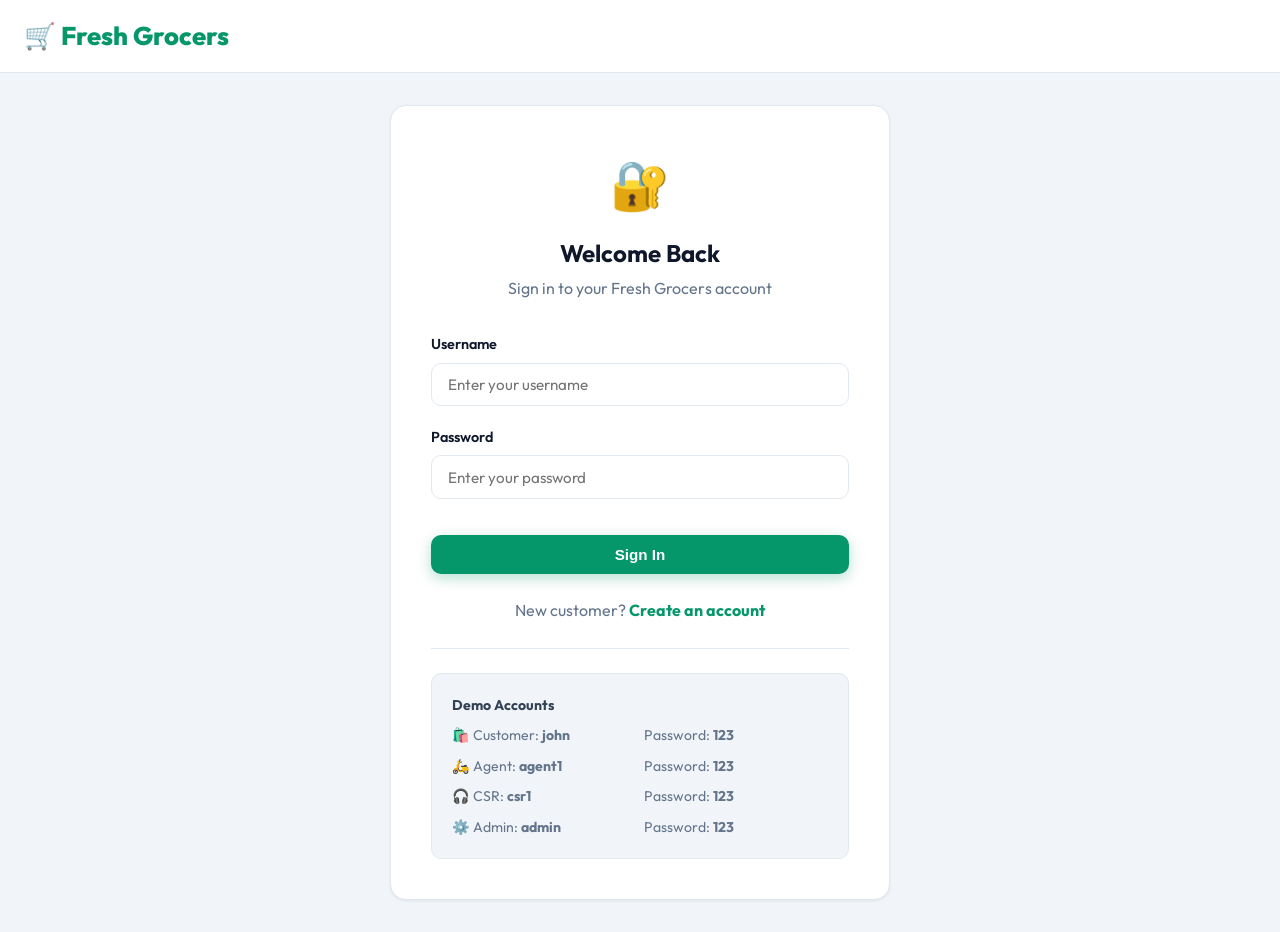
==== login.html @ 45d50758 "Add files via upload" ====
<!DOCTYPE html>
<html lang="en">

<head>
  <meta charset="UTF-8">
  <meta name="viewport" content="width=device-width,initial-scale=1.0">
  <title>Login - Fresh Grocers</title>
  <link rel="stylesheet" href="styles.css">
</head>

<body>
  <nav class="navbar">
    <div class="container">
      <a href="index.html" class="navbar-brand">🛒 Fresh Grocers</a>
    </div>
  </nav>

  <div class="auth-wrapper">
    <div class="card auth-card">
      <div class="card-body">
        <div class="text-center mb-4">
          <div style="font-size:3rem;margin-bottom:1rem;">🔐</div>
          <h2>Welcome Back</h2>
          <p class="text-muted mt-1">Sign in to your Fresh Grocers account</p>
        </div>

        <form id="login-form">
          <div class="form-group">
            <label class="form-label">Username</label>
            <input id="username" type="text" class="form-control" placeholder="Enter your username" required>
          </div>
          <div class="form-group">
            <label class="form-label">Password</label>
            <input id="password" type="password" class="form-control" placeholder="Enter your password" required>
          </div>
          <button type="submit" class="btn btn-primary w-full mt-2">Sign In</button>
        </form>

        <div class="text-center mt-3">
          <p class="text-muted">New customer? <a href="register.html" class="text-primary font-bold">Create an
              account</a></p>
        </div>

        <hr class="divider">
        <div
          style="background:var(--bg-main);padding:1.25rem;border-radius:var(--radius-md);font-size:0.88rem;border:1px solid var(--border-light);">
          <div class="font-bold mb-1">Demo Accounts</div>
          <div style="display:grid;grid-template-columns:1fr 1fr;gap:0.5rem;color:var(--text-muted);">
            <span>🛍️ Customer: <strong>john</strong></span><span>Password: <strong>123</strong></span>
            <span>🛵 Agent: <strong>agent1</strong></span><span>Password: <strong>123</strong></span>
            <span>🎧 CSR: <strong>csr1</strong></span><span>Password: <strong>123</strong></span>
            <span>⚙️ Admin: <strong>admin</strong></span><span>Password: <strong>123</strong></span>
          </div>
        </div>
      </div>
    </div>
  </div>

  <script src="app.js"></script>
  <script>
    const u = getCurrentUser(); if (u) redirectByRole(u.role);
    document.getElementById('login-form').addEventListener('submit', e => {
      e.preventDefault();
      login(document.getElementById('username').value, document.getElementById('password').value);
    });
  </script>
</body>

</html>
---- styles.css ----
@import url('https://fonts.googleapis.com/css2?family=Outfit:wght@300;400;500;600;700;800&display=swap');

:root {
  --primary: #059669;
  --primary-hover: #047857;
  --primary-light: #d1fae5;
  --primary-dark: #064e3b;
  --secondary: #f59e0b;
  --bg-main: #f1f5f9;
  --bg-card: #ffffff;
  --text-dark: #0f172a;
  --text-body: #334155;
  --text-muted: #64748b;
  --border-light: #e2e8f0;
  --danger: #ef4444;
  --success: #10b981;
  --info: #3b82f6;
  --warning: #f59e0b;
  --shadow-sm: 0 1px 3px rgba(0,0,0,0.08);
  --shadow-md: 0 4px 12px rgba(0,0,0,0.1);
  --shadow-lg: 0 10px 30px rgba(0,0,0,0.12);
  --radius-sm: 6px;
  --radius-md: 10px;
  --radius-lg: 16px;
  --radius-full: 9999px;
  --transition: all 0.25s cubic-bezier(0.4,0,0.2,1);
}

*,*::before,*::after { box-sizing: border-box; margin: 0; padding: 0; }
body { font-family: 'Outfit', sans-serif; background: var(--bg-main); color: var(--text-body); min-height: 100vh; display: flex; flex-direction: column; line-height: 1.6; }
h1,h2,h3,h4 { color: var(--text-dark); font-weight: 700; line-height: 1.2; }
a { text-decoration: none; color: inherit; transition: var(--transition); }
img { display: block; max-width: 100%; }

/* ===== LAYOUT ===== */
.container { width: 100%; max-width: 1300px; margin: 0 auto; padding: 0 24px; }
.flex { display: flex; }
.flex-col { flex-direction: column; }
.items-center { align-items: center; }
.items-start { align-items: flex-start; }
.justify-between { justify-content: space-between; }
.justify-center { justify-content: center; }
.justify-end { justify-content: flex-end; }
.gap-1 { gap: 0.5rem; } .gap-2 { gap: 1rem; } .gap-3 { gap: 1.5rem; } .gap-4 { gap: 2rem; }
.grid { display: grid; }
.w-full { width: 100%; }
.text-center { text-align: center; }
.text-right { text-align: right; }
.text-primary { color: var(--primary); }
.text-muted { color: var(--text-muted); }
.text-danger { color: var(--danger); }
.text-success { color: var(--success); }
.font-bold { font-weight: 700; }
.mt-1 { margin-top:.5rem; } .mt-2 { margin-top:1rem; } .mt-3 { margin-top:1.5rem; } .mt-4 { margin-top:2rem; }
.mb-1 { margin-bottom:.5rem; } .mb-2 { margin-bottom:1rem; } .mb-3 { margin-bottom:1.5rem; } .mb-4 { margin-bottom:2rem; }
.py-4 { padding: 2rem 0; }
.p-3 { padding: 1.5rem; }
.hidden { display: none !important; }

/* ===== NAVBAR ===== */
.navbar { background: rgba(255,255,255,0.95); backdrop-filter: blur(12px); border-bottom: 1px solid var(--border-light); position: sticky; top: 0; z-index: 100; }
.navbar .container { display: flex; align-items: center; justify-content: space-between; height: 72px; gap: 1rem; }
.navbar-brand { font-size: 1.6rem; font-weight: 800; color: var(--primary); display: flex; align-items: center; gap: 0.5rem; white-space: nowrap; }
.navbar-nav { display: flex; align-items: center; gap: 1.5rem; }
.nav-link { font-weight: 500; color: var(--text-body); position: relative; white-space: nowrap; }
.nav-link:hover, .nav-link.active { color: var(--primary); }
.nav-link::after { content:''; position:absolute; bottom:-4px; left:0; width:0; height:2px; background:var(--primary); transition:var(--transition); }
.nav-link:hover::after, .nav-link.active::after { width:100%; }

/* ===== NOTIFICATION BELL ===== */
.notif-wrapper { position: relative; }
#notif-btn { background: none; border: 1px solid var(--border-light); border-radius: var(--radius-full); width: 40px; height: 40px; cursor: pointer; font-size: 1.2rem; display: flex; align-items: center; justify-content: center; position: relative; transition: var(--transition); }
#notif-btn:hover { background: var(--primary-light); border-color: var(--primary); }
#notif-badge { position: absolute; top: -6px; right: -6px; background: var(--danger); color: white; border-radius: 50%; width: 18px; height: 18px; display: none; align-items: center; justify-content: center; font-size: 0.7rem; font-weight: 800; border: 2px solid white; }
#notif-panel { display: none; position: absolute; right: 0; top: calc(100% + 12px); width: 360px; background: var(--bg-card); border-radius: var(--radius-lg); box-shadow: var(--shadow-lg); border: 1px solid var(--border-light); z-index: 500; overflow: hidden; }
.notif-panel-header { padding: 1rem 1.25rem; border-bottom: 1px solid var(--border-light); display: flex; align-items: center; justify-content: space-between; }
#notif-list { max-height: 380px; overflow-y: auto; padding: 0.5rem; }

/* ===== BUTTONS ===== */
.btn { display: inline-flex; align-items: center; justify-content: center; gap: 0.4rem; padding: 0.7rem 1.4rem; border-radius: var(--radius-md); font-weight: 600; font-size: 0.95rem; cursor: pointer; border: none; transition: var(--transition); white-space: nowrap; }
.btn:disabled { opacity: 0.55; cursor: not-allowed; }
.btn-primary { background: var(--primary); color: white; box-shadow: 0 4px 14px rgba(5,150,105,0.3); }
.btn-primary:hover:not(:disabled) { background: var(--primary-hover); transform: translateY(-2px); box-shadow: 0 6px 20px rgba(5,150,105,0.4); }
.btn-outline { background: transparent; color: var(--primary); border: 2px solid var(--primary); }
.btn-outline:hover:not(:disabled) { background: var(--primary-light); transform: translateY(-1px); }
.btn-danger { background: var(--danger); color: white; }
.btn-danger:hover:not(:disabled) { background: #dc2626; transform: translateY(-1px); }
.btn-warning { background: var(--warning); color: white; }
.btn-warning:hover:not(:disabled) { background: #d97706; }
.btn-info { background: var(--info); color: white; }
.btn-sm { padding: 0.4rem 0.85rem; font-size: 0.85rem; border-radius: var(--radius-sm); }
.btn-icon { width: 38px; height: 38px; padding: 0; border-radius: var(--radius-full); background: none; border: 1px solid var(--border-light); cursor: pointer; display: inline-flex; align-items: center; justify-content: center; font-size: 1rem; transition: var(--transition); }
.btn-icon:hover { background: var(--primary-light); border-color: var(--primary); }

/* ===== FORMS ===== */
.form-group { margin-bottom: 1.25rem; }
.form-label { display: block; margin-bottom: 0.4rem; font-weight: 600; color: var(--text-dark); font-size: 0.9rem; }
.form-control { width: 100%; padding: 0.7rem 1rem; border: 1.5px solid var(--border-light); border-radius: var(--radius-md); font-size: 0.95rem; background: var(--bg-card); color: var(--text-dark); font-family: 'Outfit', sans-serif; transition: var(--transition); }
.form-control:focus { outline: none; border-color: var(--primary); box-shadow: 0 0 0 3px var(--primary-light); }
textarea.form-control { resize: vertical; min-height: 90px; }
select.form-control { appearance: auto; }
.form-row { display: grid; grid-template-columns: 1fr 1fr; gap: 1rem; }
.form-hint { font-size: 0.8rem; color: var(--text-muted); margin-top: 0.25rem; }

/* ===== CARDS ===== */
.card { background: var(--bg-card); border-radius: var(--radius-lg); box-shadow: var(--shadow-sm); border: 1px solid var(--border-light); overflow: hidden; transition: var(--transition); }
.card:hover { box-shadow: var(--shadow-md); }
.card-body { padding: 1.5rem; }
.card-header { padding: 1.25rem 1.5rem; border-bottom: 1px solid var(--border-light); font-weight: 700; font-size: 1.1rem; display: flex; align-items: center; justify-content: space-between; }

/* ===== HERO ===== */
.hero { background: linear-gradient(135deg,#ecfdf5 0%,#d1fae5 60%,#a7f3d0 100%); padding: 5rem 0; }
.hero h1 { font-size: 3rem; font-weight: 800; margin-bottom: 1.25rem; letter-spacing: -0.5px; }
.hero h1 span { color: var(--primary); }
.hero p { font-size: 1.15rem; color: var(--text-body); max-width: 600px; margin: 0 auto 2.5rem; }

/* ===== BADGES ===== */
.badge { display: inline-flex; align-items: center; padding: 0.3rem 0.8rem; border-radius: var(--radius-full); font-size: 0.8rem; font-weight: 700; gap: 0.3rem; }
.badge-pending { background:#fef3c7;color:#92400e;border:1px solid #fde68a; }
.badge-assigned { background:#e0e7ff;color:#3730a3;border:1px solid #c7d2fe; }
.badge-ontheway { background:#dbeafe;color:#1e40af;border:1px solid #bfdbfe; }
.badge-delivered { background:#d1fae5;color:#065f46;border:1px solid #6ee7b7; }
.badge-online { background:#d1fae5;color:#065f46; }
.badge-offline { background:#f1f5f9;color:#64748b; }
.badge-csr { background:#e0e7ff;color:#3730a3; }
.badge-admin { background:#fef3c7;color:#92400e; }
.badge-agent { background:#dbeafe;color:#1e40af; }

/* ===== PRODUCT GRID ===== */
.product-grid { display: grid; grid-template-columns: repeat(auto-fill, minmax(260px,1fr)); gap: 1.5rem; }
.product-card { display: flex; flex-direction: column; }
.product-img-wrap { position: relative; width: 100%; aspect-ratio: 4/3; overflow: hidden; background: #f8fafc; cursor: pointer; }
.product-img { width: 100%; height: 100%; object-fit: cover; transition: transform 0.4s ease; }
.product-card:hover .product-img { transform: scale(1.05); }
.product-cat-badge { position: absolute; top: 10px; left: 10px; background: var(--primary); color: white; font-size: 0.75rem; font-weight: 700; padding: 3px 10px; border-radius: var(--radius-full); }
.product-info { padding: 1.25rem; flex: 1; display: flex; flex-direction: column; }
.product-name { font-size: 1.05rem; font-weight: 700; margin-bottom: 0.5rem; color: var(--text-dark); cursor: pointer; }
.product-name:hover { color: var(--primary); }
.product-desc { font-size: 0.85rem; color: var(--text-muted); margin-bottom: 1rem; flex: 1; display: -webkit-box; -webkit-line-clamp: 2; -webkit-box-orient: vertical; overflow: hidden; }
.product-footer { display: flex; align-items: center; justify-content: space-between; margin-top: auto; }
.product-price { font-size: 1.35rem; font-weight: 800; color: var(--primary); }
.product-stock { font-size: 0.8rem; color: var(--text-muted); margin-top: 3px; }

/* ===== AUTH ===== */
.auth-wrapper { min-height: calc(100vh - 72px); display: flex; align-items: center; justify-content: center; padding: 2rem; }
.auth-card { width: 100%; max-width: 500px; }
.auth-card .card-body { padding: 2.5rem; }

/* ===== DASHBOARD ===== */
.dashboard-layout { display: flex; gap: 1.5rem; padding: 2rem 0; min-height: calc(100vh - 72px); }
.sidebar { width: 240px; flex-shrink: 0; }
.sidebar-inner { background: var(--bg-card); border-radius: var(--radius-lg); box-shadow: var(--shadow-sm); border: 1px solid var(--border-light); overflow: hidden; position: sticky; top: 88px; }
.sidebar-user { padding: 1.5rem; text-align: center; border-bottom: 1px solid var(--border-light); background: linear-gradient(135deg,#ecfdf5,#d1fae5); }
.sidebar-avatar { width: 64px; height: 64px; border-radius: 50%; background: var(--primary); color: white; display: flex; align-items: center; justify-content: center; font-size: 1.75rem; font-weight: 800; margin: 0 auto 0.75rem; }
.sidebar-menu { padding: 0.75rem; }
.sidebar-link { display: flex; align-items: center; gap: 0.75rem; padding: 0.75rem 1rem; border-radius: var(--radius-md); color: var(--text-body); font-weight: 500; font-size: 0.95rem; transition: var(--transition); margin-bottom: 2px; }
.sidebar-link:hover { background: var(--bg-main); color: var(--primary); }
.sidebar-link.active { background: var(--primary-light); color: var(--primary-hover); font-weight: 600; }
.dashboard-content { flex: 1; min-width: 0; }

/* ===== STAT CARDS ===== */
.stats-grid { display: grid; grid-template-columns: repeat(auto-fit,minmax(200px,1fr)); gap: 1rem; margin-bottom: 2rem; }
.stat-card { padding: 1.5rem; border-radius: var(--radius-lg); background: var(--bg-card); border: 1px solid var(--border-light); box-shadow: var(--shadow-sm); display: flex; align-items: center; gap: 1rem; }
.stat-icon { width: 56px; height: 56px; border-radius: var(--radius-md); display: flex; align-items: center; justify-content: center; font-size: 1.75rem; flex-shrink: 0; }
.stat-label { font-size: 0.82rem; font-weight: 600; text-transform: uppercase; letter-spacing: 0.05em; color: var(--text-muted); }
.stat-value { font-size: 2rem; font-weight: 800; color: var(--text-dark); }

/* ===== TABLES ===== */
.table-wrap { background: var(--bg-card); border-radius: var(--radius-lg); border: 1px solid var(--border-light); box-shadow: var(--shadow-sm); overflow-x: auto; }
table { width: 100%; border-collapse: collapse; }
th { padding: 1rem 1.25rem; background: #f8fafc; color: var(--text-muted); font-size: 0.8rem; font-weight: 700; text-transform: uppercase; letter-spacing: 0.05em; border-bottom: 1px solid var(--border-light); text-align: left; }
td { padding: 1rem 1.25rem; border-bottom: 1px solid var(--border-light); font-size: 0.95rem; vertical-align: middle; }
tbody tr:last-child td { border-bottom: none; }
tbody tr:hover { background: #f8fafc; }

/* ===== CART ===== */
.cart-item { display: flex; align-items: center; gap: 1rem; padding: 1rem 0; border-bottom: 1px solid var(--border-light); }
.cart-item:last-child { border-bottom: none; }
.cart-item-img { width: 72px; height: 72px; object-fit: cover; border-radius: var(--radius-sm); flex-shrink: 0; }

/* ===== MODAL ===== */
.modal-overlay { display: none; position: fixed; inset: 0; background: rgba(0,0,0,0.55); z-index: 1000; align-items: center; justify-content: center; padding: 1rem; }
.modal-overlay.open { display: flex; }
.modal-box { background: var(--bg-card); border-radius: var(--radius-lg); box-shadow: var(--shadow-lg); width: 100%; max-width: 560px; max-height: 90vh; overflow-y: auto; animation: modalIn 0.25s ease; }
.modal-header { padding: 1.25rem 1.5rem; border-bottom: 1px solid var(--border-light); display: flex; align-items: center; justify-content: space-between; font-size: 1.1rem; font-weight: 700; }
.modal-body { padding: 1.5rem; }
.modal-footer { padding: 1rem 1.5rem; border-top: 1px solid var(--border-light); display: flex; gap: 1rem; justify-content: flex-end; }
.modal-close { background: none; border: none; font-size: 1.4rem; cursor: pointer; color: var(--text-muted); line-height: 1; }
@keyframes modalIn { from { opacity: 0; transform: scale(0.95) translateY(-10px); } to { opacity: 1; transform: none; } }

/* ===== TABS ===== */
.tabs { display: flex; gap: 0; border-bottom: 2px solid var(--border-light); margin-bottom: 2rem; overflow-x: auto; }
.tab-btn { padding: 0.85rem 1.5rem; background: none; border: none; font-size: 0.95rem; font-weight: 600; color: var(--text-muted); cursor: pointer; white-space: nowrap; border-bottom: 3px solid transparent; margin-bottom: -2px; transition: var(--transition); font-family: 'Outfit', sans-serif; }
.tab-btn:hover { color: var(--primary); }
.tab-btn.active { color: var(--primary); border-bottom-color: var(--primary); }
.tab-panel { display: none; } .tab-panel.active { display: block; }

/* ===== TIMELINE (Order Tracking) ===== */
.timeline { padding-left: 2rem; position: relative; margin: 1.5rem 0; }
.timeline::before { content:''; position:absolute; left:0.5rem; top:0; bottom:0; width:2px; background:var(--border-light); }
.tl-item { position: relative; margin-bottom: 1.75rem; }
.tl-item::before { content:''; position:absolute; left:-1.65rem; top:3px; width:14px; height:14px; border-radius:50%; background:var(--bg-card); border:2.5px solid var(--border-light); z-index:1; }
.tl-item.done::before { background:var(--success); border-color:var(--success); }
.tl-item.active::before { background:var(--primary); border-color:var(--primary); box-shadow:0 0 0 4px var(--primary-light); }
.tl-title { font-weight: 700; color: var(--text-dark); }
.tl-desc { font-size: 0.87rem; color: var(--text-muted); margin-top: 2px; }

/* ===== RATING STARS ===== */
.stars-row { display: flex; flex-direction: row-reverse; justify-content: center; gap: 8px; font-size: 2.5rem; }
.stars-row input { display: none; }
.stars-row label { color: var(--border-light); cursor: pointer; transition: color 0.15s; }
.stars-row label:hover, .stars-row label:hover ~ label, .stars-row input:checked ~ label { color: var(--secondary); }

/* ===== AGENT CARD ===== */
.agent-card { display: flex; align-items: center; gap: 1rem; padding: 1.25rem; border: 1.5px solid var(--border-light); border-radius: var(--radius-md); background: var(--bg-card); transition: var(--transition); margin-bottom: 0.75rem; cursor: default; }
.agent-card:hover { border-color: var(--primary); box-shadow: 0 0 0 3px var(--primary-light); }
.agent-avatar { width: 52px; height: 52px; border-radius: 50%; background: var(--primary-light); color: var(--primary); display: flex; align-items: center; justify-content: center; font-size: 1.4rem; font-weight: 800; flex-shrink: 0; }

/* ===== MAP ===== */
#map { height: 300px; border-radius: var(--radius-md); overflow: hidden; border: 1px solid var(--border-light); }

/* ===== TOASTS ===== */
.notification-container { position: fixed; bottom: 24px; right: 24px; display: flex; flex-direction: column; gap: 10px; z-index: 9999; }
.notification { background: var(--bg-card); color: var(--text-dark); padding: 0.9rem 1.5rem; border-radius: var(--radius-md); box-shadow: var(--shadow-lg); display: flex; align-items: center; gap: 0.75rem; border-left: 4px solid var(--primary); min-width: 300px; max-width: 420px; transform: translateX(120%); transition: transform 0.35s cubic-bezier(0.175,0.885,0.32,1.275); font-weight: 500; font-size: 0.93rem; }
.notification.show { transform: translateX(0); }
.notification.info { border-left-color: var(--info); }
.notification.success { border-left-color: var(--success); }
.notification.error { border-left-color: var(--danger); }
.notification.warning { border-left-color: var(--warning); }

/* ===== MISC ===== */
.page-header { margin-bottom: 2rem; }
.page-header h2 { font-size: 1.75rem; margin-bottom: 0.25rem; }
.search-bar { display: flex; gap: 0.75rem; align-items: center; }
.info-chip { display: inline-flex; align-items: center; gap: 0.4rem; padding: 0.3rem 0.75rem; background: var(--bg-main); border: 1px solid var(--border-light); border-radius: var(--radius-full); font-size: 0.85rem; font-weight: 500; }
.divider { border: none; border-top: 1px solid var(--border-light); margin: 1.5rem 0; }
footer { background: var(--primary-dark); color: white; padding: 2rem 0; text-align: center; margin-top: auto; }
footer p { color: rgba(255,255,255,0.6); font-size: 0.9rem; margin-top: 0.5rem; }

@media (max-width: 900px) {
  .dashboard-layout { flex-direction: column; }
  .sidebar { width: 100%; }
  .sidebar-inner { position: static; }
  .form-row { grid-template-columns: 1fr; }
  .hero h1 { font-size: 2rem; }
  .navbar-nav { gap: 0.75rem; }
}
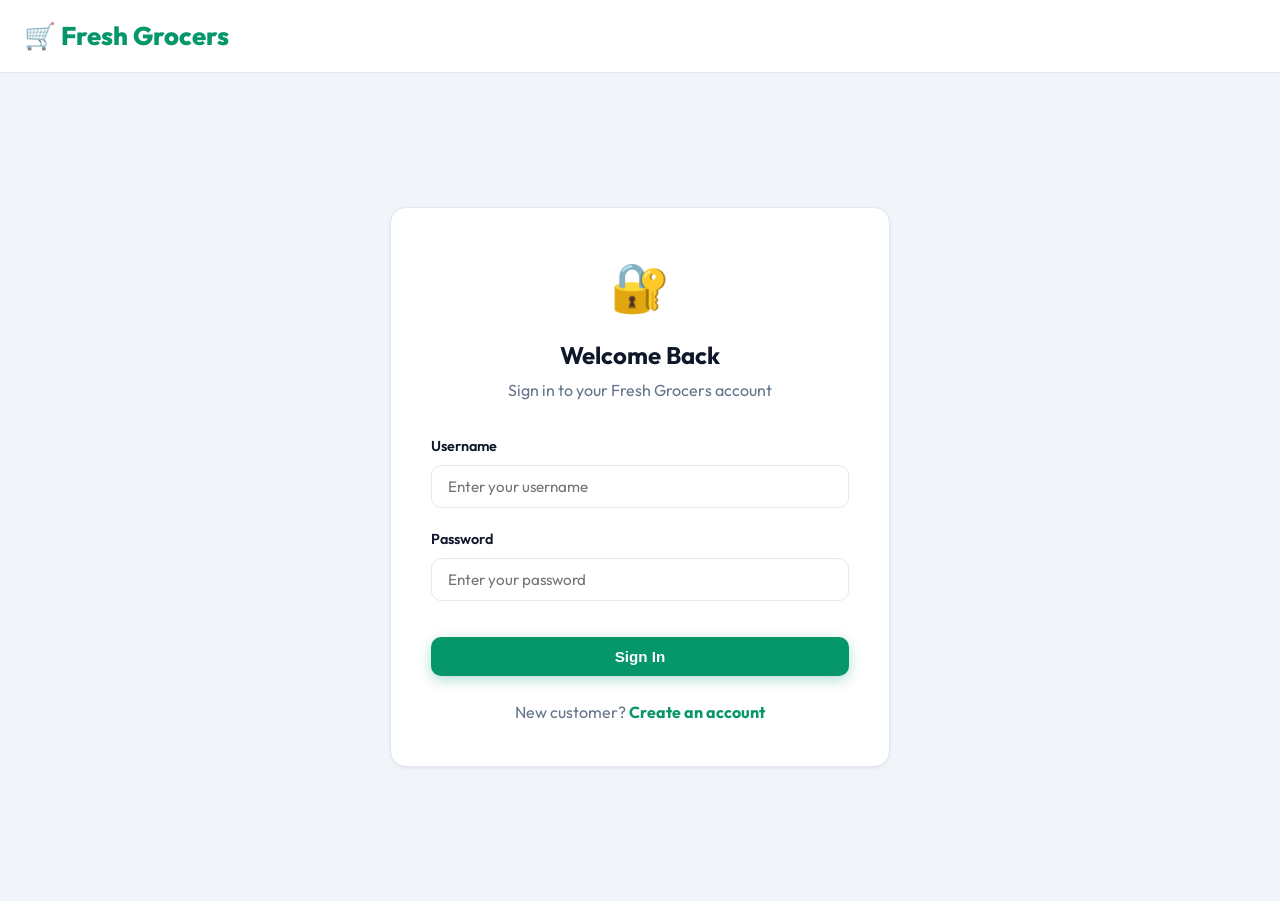
==== commit 85baba28: "Add files via upload" ====
--- a/login.html
+++ b/login.html
@@ -40,30 +40,17 @@
           <p class="text-muted">New customer? <a href="register.html" class="text-primary font-bold">Create an
               account</a></p>
         </div>
-
-        <hr class="divider">
-        <div
-          style="background:var(--bg-main);padding:1.25rem;border-radius:var(--radius-md);font-size:0.88rem;border:1px solid var(--border-light);">
-          <div class="font-bold mb-1">Demo Accounts</div>
-          <div style="display:grid;grid-template-columns:1fr 1fr;gap:0.5rem;color:var(--text-muted);">
-            <span>🛍️ Customer: <strong>john</strong></span><span>Password: <strong>123</strong></span>
-            <span>🛵 Agent: <strong>agent1</strong></span><span>Password: <strong>123</strong></span>
-            <span>🎧 CSR: <strong>csr1</strong></span><span>Password: <strong>123</strong></span>
-            <span>⚙️ Admin: <strong>admin</strong></span><span>Password: <strong>123</strong></span>
-          </div>
-        </div>
       </div>
     </div>
-  </div>
 
-  <script src="app.js"></script>
-  <script>
-    const u = getCurrentUser(); if (u) redirectByRole(u.role);
-    document.getElementById('login-form').addEventListener('submit', e => {
-      e.preventDefault();
-      login(document.getElementById('username').value, document.getElementById('password').value);
-    });
-  </script>
+    <script src="app.js"></script>
+    <script>
+      const u = getCurrentUser(); if (u) redirectByRole(u.role);
+      document.getElementById('login-form').addEventListener('submit', e => {
+        e.preventDefault();
+        login(document.getElementById('username').value, document.getElementById('password').value);
+      });
+    </script>
 </body>
 
 </html>
